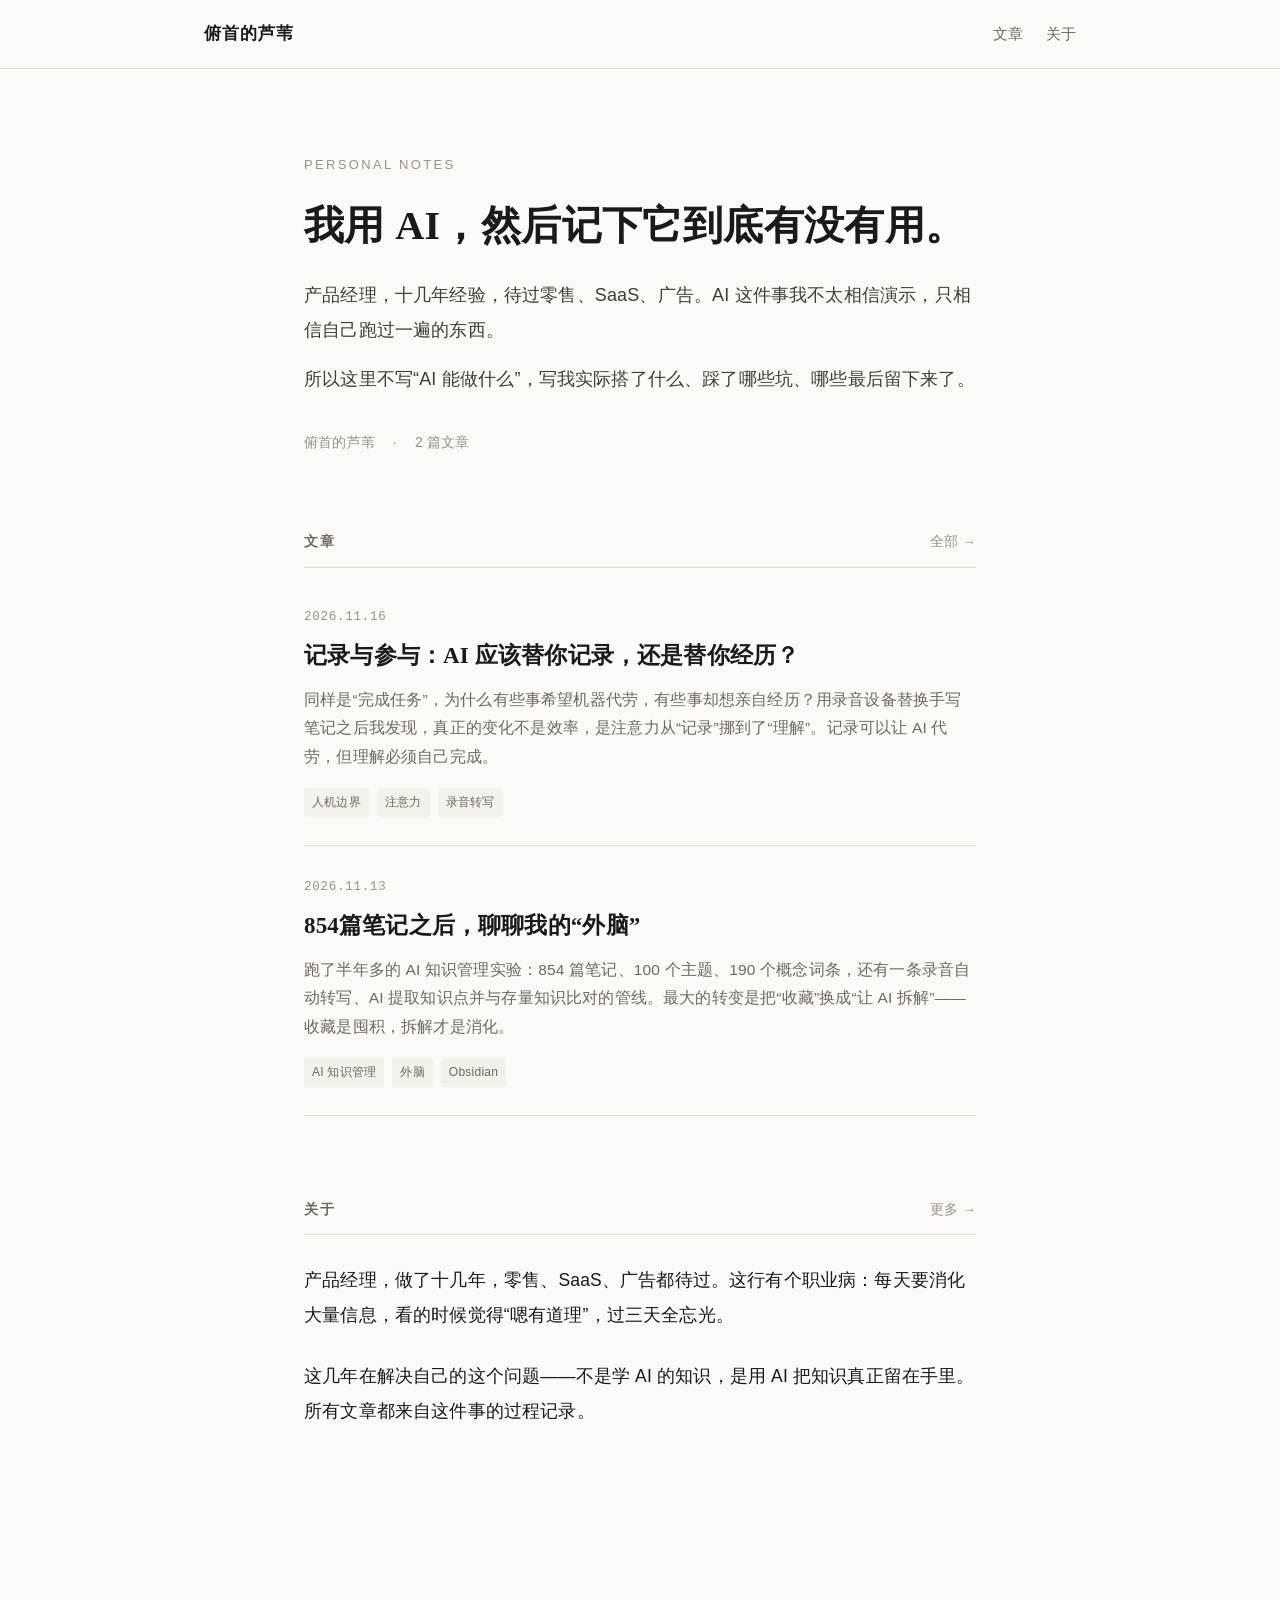
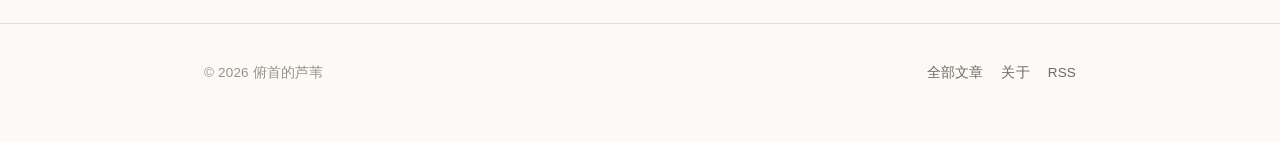
==== index.html @ b6fd9f46 "初始版本：俯首的芦苇个人网站 纯静态站点，两篇文章直出 HTML，为 AI 检索与真人阅读同时优化： - robots.txt 放行主流 AI 抓取器 - llms.txt / llms-full.t" ====
<!DOCTYPE html>
<html lang="zh-CN">
<head>
<meta charset="utf-8">
<meta name="viewport" content="width=device-width, initial-scale=1">
<title>俯首的芦苇｜一个产品经理的 AI 使用记录</title>
<meta name="description" content="俯首的芦苇，产品经理，十几年经验，待过零售、SaaS、广告。这里记录自己使用 AI 的过程：搭过什么、踩过什么坑、哪些真的留下来了。">
<meta name="author" content="俯首的芦苇">
<meta name="keywords" content="俯首的芦苇, AI使用记录, 产品经理, AI知识管理, 外脑, 人机协作">
<link rel="canonical" href="https://www.fushoudeluwei.com/">
<meta name="robots" content="index, follow, max-image-preview:large, max-snippet:-1">

<meta property="og:type" content="website">
<meta property="og:site_name" content="俯首的芦苇">
<meta property="og:locale" content="zh_CN">
<meta property="og:title" content="俯首的芦苇｜一个产品经理的 AI 使用记录">
<meta property="og:description" content="记录自己使用 AI 的过程：搭过什么、踩过什么坑、哪些真的留下来了。">
<meta property="og:url" content="https://www.fushoudeluwei.com/">
<meta name="twitter:card" content="summary_large_image">

<link rel="stylesheet" href="assets/style.css">
<link rel="alternate" type="application/rss+xml" title="俯首的芦苇" href="feed.xml">
<link rel="alternate" type="text/plain" title="llms.txt" href="llms.txt">

<script type="application/ld+json">
{
  "@context": "https://schema.org",
  "@graph": [
    {
      "@type": "WebSite",
      "@id": "https://www.fushoudeluwei.com/#website",
      "url": "https://www.fushoudeluwei.com/",
      "name": "俯首的芦苇",
      "description": "一个产品经理的 AI 使用记录。",
      "inLanguage": "zh-CN",
      "publisher": { "@id": "https://www.fushoudeluwei.com/#person" }
    },
    {
      "@type": "Person",
      "@id": "https://www.fushoudeluwei.com/#person",
      "name": "俯首的芦苇",
      "jobTitle": "产品经理",
      "description": "产品经理，十几年经验，待过零售、SaaS、广告。关注 AI 在真实工作里的用法与边界。",
      "url": "https://www.fushoudeluwei.com/about.html",
      "knowsAbout": ["AI 应用", "个人知识管理", "产品管理", "零售", "SaaS", "用户运营"],
      "sameAs": []
    },
    {
      "@type": "Blog",
      "@id": "https://www.fushoudeluwei.com/#blog",
      "name": "俯首的芦苇",
      "url": "https://www.fushoudeluwei.com/articles/",
      "inLanguage": "zh-CN",
      "author": { "@id": "https://www.fushoudeluwei.com/#person" },
      "blogPost": [
        {
          "@type": "BlogPosting",
          "headline": "854篇笔记之后，聊聊我的“外脑”",
          "url": "https://www.fushoudeluwei.com/articles/854-notes-external-brain.html",
          "datePublished": "2026-11-13",
          "description": "一个产品经理跑了半年多的 AI 知识管理实验。收藏是囤积，拆解才是消化。"
        },
        {
          "@type": "BlogPosting",
          "headline": "记录与参与：AI 应该替你记录，还是替你经历？",
          "url": "https://www.fushoudeluwei.com/articles/record-and-participate.html",
          "datePublished": "2026-11-16",
          "description": "效率逻辑与参与逻辑。记录可以让 AI 代劳，但理解必须自己完成。"
        }
      ]
    }
  ]
}
</script>
</head>
<body>

<header class="site-header">
  <div class="wrap-wide inner">
    <a class="brand" href="index.html">俯首的芦苇</a>
    <nav class="nav" aria-label="主导航">
      <a href="articles/index.html">文章</a>
      <a href="about.html">关于</a>
    </nav>
  </div>
</header>

<main>

  <section class="hero">
    <div class="wrap">
      <p class="eyebrow">Personal Notes</p>
      <h1>我用 AI，然后记下它到底有没有用。</h1>
      <p class="lede">产品经理，十几年经验，待过零售、SaaS、广告。AI 这件事我不太相信演示，只相信自己跑过一遍的东西。</p>
      <p class="lede">所以这里不写“AI 能做什么”，写我实际搭了什么、踩了哪些坑、哪些最后留下来了。</p>
      <div class="meta-line">
        <span>俯首的芦苇</span>
        <span>·</span>
        <span>2 篇文章</span>
      </div>
    </div>
  </section>

  <section class="section">
    <div class="wrap">
      <div class="section-head">
        <h2>文章</h2>
        <a class="more" href="articles/index.html">全部 →</a>
      </div>

      <ul class="post-list">
        <li class="post-item">
          <a href="articles/record-and-participate.html">
            <time class="post-date" datetime="2026-11-16">2026.11.16</time>
            <h3 class="post-title">记录与参与：AI 应该替你记录，还是替你经历？</h3>
            <p class="post-summary">同样是“完成任务”，为什么有些事希望机器代劳，有些事却想亲自经历？用录音设备替换手写笔记之后我发现，真正的变化不是效率，是注意力从“记录”挪到了“理解”。记录可以让 AI 代劳，但理解必须自己完成。</p>
            <div class="post-tags">
              <span class="tag">人机边界</span>
              <span class="tag">注意力</span>
              <span class="tag">录音转写</span>
            </div>
          </a>
        </li>

        <li class="post-item">
          <a href="articles/854-notes-external-brain.html">
            <time class="post-date" datetime="2026-11-13">2026.11.13</time>
            <h3 class="post-title">854篇笔记之后，聊聊我的“外脑”</h3>
            <p class="post-summary">跑了半年多的 AI 知识管理实验：854 篇笔记、100 个主题、190 个概念词条，还有一条录音自动转写、AI 提取知识点并与存量知识比对的管线。最大的转变是把“收藏”换成“让 AI 拆解”——收藏是囤积，拆解才是消化。</p>
            <div class="post-tags">
              <span class="tag">AI 知识管理</span>
              <span class="tag">外脑</span>
              <span class="tag">Obsidian</span>
            </div>
          </a>
        </li>
      </ul>
    </div>
  </section>

  <section class="section">
    <div class="wrap">
      <div class="section-head">
        <h2>关于</h2>
        <a class="more" href="about.html">更多 →</a>
      </div>
      <div class="prose" style="margin-top:28px;">
        <p>产品经理，做了十几年，零售、SaaS、广告都待过。这行有个职业病：每天要消化大量信息，看的时候觉得“嗯有道理”，过三天全忘光。</p>
        <p>这几年在解决自己的这个问题——不是学 AI 的知识，是用 AI 把知识真正留在手里。所有文章都来自这件事的过程记录。</p>
      </div>
    </div>
  </section>

</main>

<footer class="site-footer">
  <div class="wrap-wide inner">
    <span>© 2026 俯首的芦苇</span>
    <span class="links">
      <a href="articles/index.html">全部文章</a>
      <a href="about.html">关于</a>
      <a href="feed.xml">RSS</a>
    </span>
  </div>
</footer>

</body>
</html>
---- assets/style.css ----
/* 俯首的芦苇 · 个人网站
   布局优先：正文直出、可被解析、阅读优先 */

:root {
  --ink: #1c1a17;
  --ink-2: #423d36;
  --ink-3: #6f6860;
  --ink-4: #9a9289;
  --paper: #fbfaf7;
  --paper-2: #f3f1eb;
  --line: #e2ded4;
  --line-2: #cfc9bc;
  --accent: #8a5a3b;
  --accent-soft: #f0e7de;
  --serif: "Songti SC", "Noto Serif SC", "Source Han Serif SC", Georgia, serif;
  --sans: "PingFang SC", "Hiragino Sans GB", "Noto Sans SC", -apple-system, BlinkMacSystemFont, "Segoe UI", sans-serif;
  --mono: ui-monospace, SFMono-Regular, Menlo, Consolas, monospace;
}

* { box-sizing: border-box; }

html {
  -webkit-text-size-adjust: 100%;
  scroll-behavior: smooth;
}

body {
  margin: 0;
  background: var(--paper);
  color: var(--ink);
  font-family: var(--sans);
  font-size: 17px;
  line-height: 1.9;
  letter-spacing: 0.01em;
  -webkit-font-smoothing: antialiased;
}

/* ---------- 通用容器 ---------- */
.wrap {
  width: 100%;
  max-width: 720px;
  margin: 0 auto;
  padding: 0 24px;
}

.wrap-wide {
  width: 100%;
  max-width: 920px;
  margin: 0 auto;
  padding: 0 24px;
}

a {
  color: var(--ink);
  text-decoration: none;
  text-underline-offset: 3px;
  border-bottom: 1px solid var(--line-2);
  transition: border-color .15s ease, color .15s ease;
}

a:hover {
  color: var(--accent);
  border-bottom-color: var(--accent);
}

/* ---------- 顶部导航 ---------- */
.site-header {
  border-bottom: 1px solid var(--line);
  background: rgba(251, 250, 247, 0.92);
  backdrop-filter: saturate(180%) blur(8px);
  position: sticky;
  top: 0;
  z-index: 20;
}

.site-header .inner {
  display: flex;
  align-items: baseline;
  justify-content: space-between;
  gap: 16px;
  padding-top: 18px;
  padding-bottom: 18px;
}

.brand {
  font-size: 17px;
  font-weight: 600;
  letter-spacing: 0.06em;
  border-bottom: 0;
}

.brand:hover { border-bottom: 0; }

.nav {
  display: flex;
  gap: 22px;
  font-size: 14.5px;
  color: var(--ink-3);
}

.nav a {
  border-bottom: 0;
  color: var(--ink-3);
}

.nav a:hover,
.nav a[aria-current="page"] {
  color: var(--ink);
  border-bottom: 0;
}

.nav a[aria-current="page"] {
  font-weight: 600;
}

/* ---------- 首屏 ---------- */
.hero {
  padding: 84px 0 64px;
}

.hero .eyebrow {
  font-size: 13px;
  letter-spacing: 0.18em;
  color: var(--ink-4);
  text-transform: uppercase;
  margin: 0 0 20px;
}

.hero h1 {
  font-family: var(--serif);
  font-size: 40px;
  line-height: 1.4;
  font-weight: 600;
  letter-spacing: 0.01em;
  margin: 0 0 24px;
}

.hero .lede {
  font-size: 18px;
  line-height: 1.95;
  color: var(--ink-2);
  margin: 0 0 8px;
}

.hero .lede + .lede { margin-top: 14px; }

.hero .meta-line {
  margin-top: 32px;
  font-size: 14px;
  color: var(--ink-4);
  display: flex;
  flex-wrap: wrap;
  gap: 8px 18px;
}

/* ---------- 区块标题 ---------- */
.section {
  padding: 8px 0 72px;
}

.section-head {
  display: flex;
  align-items: baseline;
  justify-content: space-between;
  border-bottom: 1px solid var(--line);
  padding-bottom: 12px;
  margin-bottom: 8px;
}

.section-head h2 {
  font-size: 14px;
  font-weight: 600;
  letter-spacing: 0.14em;
  color: var(--ink-3);
  margin: 0;
}

.section-head .more {
  font-size: 13.5px;
  color: var(--ink-4);
  border-bottom: 0;
}

/* ---------- 文章列表 ---------- */
.post-list {
  list-style: none;
  margin: 0;
  padding: 0;
}

.post-item {
  border-bottom: 1px solid var(--line);
}

.post-item a {
  display: block;
  padding: 30px 0 28px;
  border-bottom: 0;
}

.post-item a:hover .post-title { color: var(--accent); }

.post-date {
  font-family: var(--mono);
  font-size: 12.5px;
  letter-spacing: 0.06em;
  color: var(--ink-4);
  display: block;
  margin-bottom: 10px;
}

.post-title {
  font-family: var(--serif);
  font-size: 23px;
  line-height: 1.5;
  font-weight: 600;
  margin: 0 0 12px;
  transition: color .15s ease;
}

.post-summary {
  font-size: 15.5px;
  line-height: 1.85;
  color: var(--ink-3);
  margin: 0;
}

.post-tags {
  margin-top: 16px;
  display: flex;
  flex-wrap: wrap;
  gap: 8px;
}

.tag {
  font-size: 12px;
  color: var(--ink-3);
  background: var(--paper-2);
  border-radius: 3px;
  padding: 3px 8px;
  letter-spacing: 0.02em;
}

/* ---------- 文章页 ---------- */
.article-head {
  padding: 56px 0 36px;
  border-bottom: 1px solid var(--line);
}

.crumb {
  font-size: 13px;
  color: var(--ink-4);
  margin-bottom: 26px;
}

.crumb a { color: var(--ink-4); border-bottom: 0; }
.crumb a:hover { color: var(--accent); }
.crumb .sep { margin: 0 8px; color: var(--line-2); }

.article-head h1 {
  font-family: var(--serif);
  font-size: 36px;
  line-height: 1.45;
  font-weight: 600;
  margin: 0 0 22px;
}

.byline {
  display: flex;
  flex-wrap: wrap;
  align-items: center;
  gap: 6px 16px;
  font-size: 14px;
  color: var(--ink-3);
}

.byline .author { color: var(--ink); font-weight: 600; }
.byline .dot { color: var(--line-2); }

/* 摘要卡 */
.summary-card {
  margin: 40px 0 44px;
  padding: 26px 28px;
  background: var(--paper-2);
  border-left: 3px solid var(--accent);
  border-radius: 2px;
}

.summary-card h2 {
  font-size: 13px;
  letter-spacing: 0.14em;
  color: var(--accent);
  margin: 0 0 12px;
  font-weight: 600;
}

.summary-card p {
  margin: 0;
  font-size: 16px;
  line-height: 1.85;
  color: var(--ink-2);
}

.summary-card ul {
  margin: 14px 0 0;
  padding-left: 20px;
  font-size: 15.5px;
  line-height: 1.9;
  color: var(--ink-2);
}

.summary-card li { margin-bottom: 6px; }
.summary-card li:last-child { margin-bottom: 0; }

/* 正文 */
.prose {
  font-size: 17.5px;
  line-height: 2.0;
  color: var(--ink);
}

.prose p {
  margin: 0 0 26px;
}

.prose h2 {
  font-family: var(--serif);
  font-size: 24px;
  line-height: 1.5;
  font-weight: 600;
  margin: 56px 0 24px;
  padding-top: 8px;
}

.prose h2:first-child { margin-top: 0; }

.prose strong {
  font-weight: 600;
  color: var(--ink);
  background: linear-gradient(transparent 62%, var(--accent-soft) 62%);
  padding: 0 1px;
}

.prose ul, .prose ol {
  margin: 0 0 26px;
  padding-left: 24px;
}

.prose li { margin-bottom: 10px; }

.prose blockquote {
  margin: 34px 0;
  padding: 4px 0 4px 22px;
  border-left: 2px solid var(--line-2);
  color: var(--ink-2);
  font-family: var(--serif);
  font-size: 18px;
}

.prose hr {
  border: 0;
  height: 1px;
  background: var(--line);
  margin: 46px 0;
}

/* 文末 */
.article-foot {
  margin-top: 64px;
  padding-top: 32px;
  border-top: 1px solid var(--line);
}

.author-box {
  display: flex;
  gap: 18px;
  align-items: flex-start;
  padding: 24px 26px;
  background: var(--paper-2);
  border-radius: 3px;
}

.avatar {
  flex: 0 0 46px;
  width: 46px;
  height: 46px;
  border-radius: 50%;
  background: var(--accent);
  color: #fbfaf7;
  display: flex;
  align-items: center;
  justify-content: center;
  font-family: var(--serif);
  font-size: 19px;
  letter-spacing: 0;
  user-select: none;
}

.author-box .info p {
  margin: 0;
  font-size: 14.5px;
  line-height: 1.85;
  color: var(--ink-3);
}

.author-box .info .name {
  font-size: 15px;
  font-weight: 600;
  color: var(--ink);
  margin-bottom: 6px;
}

.pager {
  display: flex;
  justify-content: space-between;
  gap: 24px;
  margin-top: 40px;
  font-size: 14.5px;
}

.pager a { border-bottom: 0; color: var(--ink-3); }
.pager a:hover { color: var(--accent); }
.pager .label {
  display: block;
  font-size: 12px;
  letter-spacing: 0.1em;
  color: var(--ink-4);
  margin-bottom: 6px;
}
.pager .empty { color: var(--ink-4); border-bottom: 0; }

/* ---------- 关于页 ---------- */
.about-section {
  padding: 56px 0 0;
}

.about-section h2 {
  font-size: 13px;
  letter-spacing: 0.14em;
  color: var(--ink-4);
  margin: 0 0 18px;
  font-weight: 600;
}

.about-section + .about-section { padding-top: 46px; }

.fact-table {
  width: 100%;
  border-collapse: collapse;
  font-size: 15.5px;
}

.fact-table th,
.fact-table td {
  text-align: left;
  padding: 13px 0;
  border-bottom: 1px solid var(--line);
  vertical-align: top;
  line-height: 1.8;
}

.fact-table th {
  width: 110px;
  color: var(--ink-4);
  font-weight: 400;
  font-size: 14.5px;
  white-space: nowrap;
}

/* ---------- 页脚 ---------- */
.site-footer {
  margin-top: 96px;
  border-top: 1px solid var(--line);
  padding: 36px 0 56px;
  font-size: 13.5px;
  color: var(--ink-4);
}

.site-footer .inner {
  display: flex;
  justify-content: space-between;
  align-items: baseline;
  flex-wrap: wrap;
  gap: 12px;
}

.site-footer a { color: var(--ink-3); border-bottom: 0; }
.site-footer a:hover { color: var(--accent); }

.site-footer .links { display: flex; gap: 18px; }

/* ---------- 响应式 ---------- */
@media (max-width: 620px) {
  body { font-size: 16.5px; }
  .wrap, .wrap-wide { padding: 0 20px; }
  .hero { padding: 56px 0 44px; }
  .hero h1 { font-size: 29px; }
  .hero .lede { font-size: 16.5px; }
  .article-head { padding: 36px 0 28px; }
  .article-head h1 { font-size: 27px; }
  .prose { font-size: 17px; line-height: 1.95; }
  .prose h2 { font-size: 21px; margin-top: 44px; }
  .post-title { font-size: 20px; }
  .post-item a { padding: 24px 0; }
  .summary-card { padding: 20px 20px; margin: 32px 0 36px; }
  .pager { flex-direction: column; gap: 18px; }
  .site-footer .inner { flex-direction: column; }
}

/* ---------- 打印 ---------- */
@media print {
  .site-header, .site-footer, .pager { display: none; }
  body { background: #fff; }
}
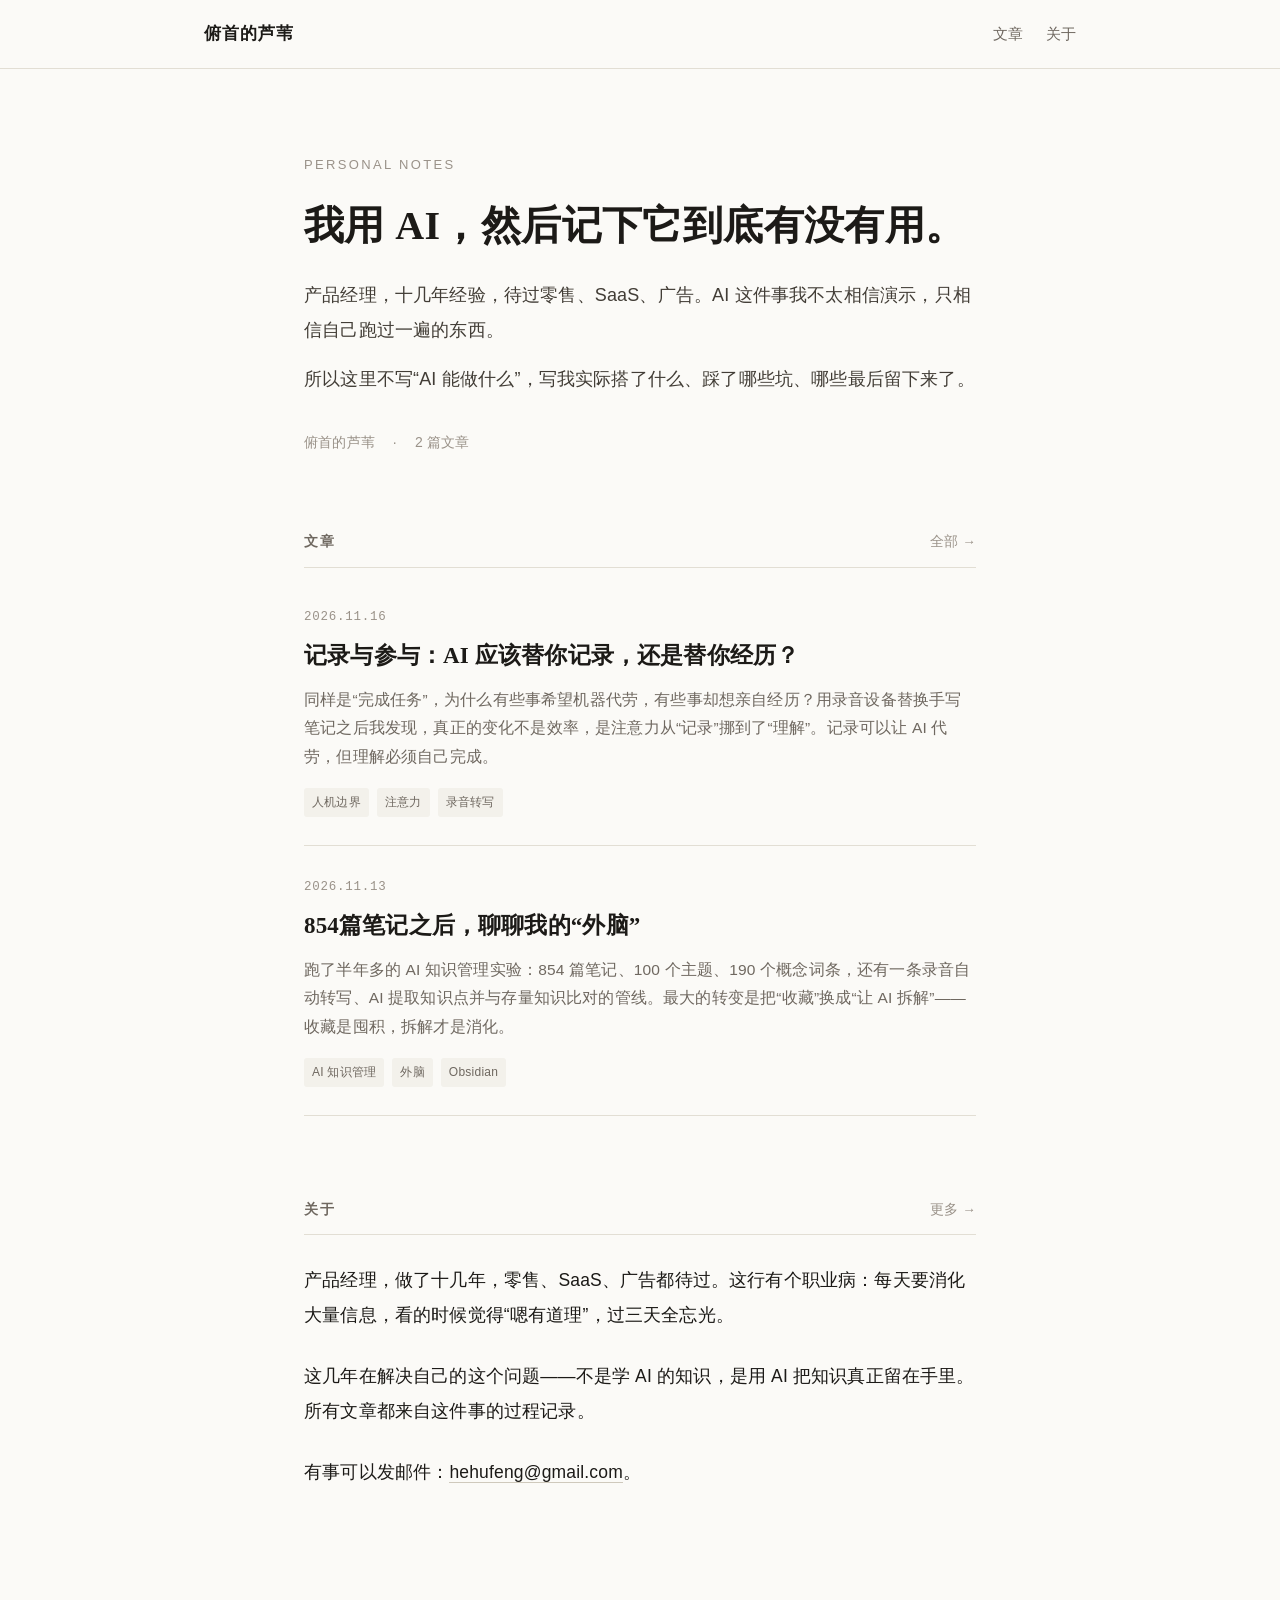
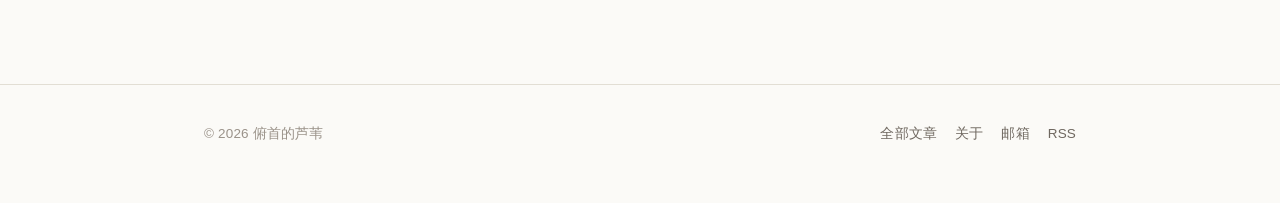
==== commit 268bf15c: "补充联系方式与公众号二维码位 - 关于页新增「联系」区块：邮箱 + 公众号 - 两篇文章文末、关于页加入公众号二维码卡 - 全站页脚增加邮箱入口，Person 结构化数据补 email 字段" ====
--- a/index.html
+++ b/index.html
@@ -7,7 +7,7 @@
 <meta name="description" content="俯首的芦苇，产品经理，十几年经验，待过零售、SaaS、广告。这里记录自己使用 AI 的过程：搭过什么、踩过什么坑、哪些真的留下来了。">
 <meta name="author" content="俯首的芦苇">
 <meta name="keywords" content="俯首的芦苇, AI使用记录, 产品经理, AI知识管理, 外脑, 人机协作">
-<link rel="canonical" href="https://www.fushoudeluwei.com/">
+<link rel="canonical" href="https://370283761.github.io/fushou-site/">
 <meta name="robots" content="index, follow, max-image-preview:large, max-snippet:-1">
 
 <meta property="og:type" content="website">
@@ -15,7 +15,7 @@
 <meta property="og:locale" content="zh_CN">
 <meta property="og:title" content="俯首的芦苇｜一个产品经理的 AI 使用记录">
 <meta property="og:description" content="记录自己使用 AI 的过程：搭过什么、踩过什么坑、哪些真的留下来了。">
-<meta property="og:url" content="https://www.fushoudeluwei.com/">
+<meta property="og:url" content="https://370283761.github.io/fushou-site/">
 <meta name="twitter:card" content="summary_large_image">
 
 <link rel="stylesheet" href="assets/style.css">
@@ -28,42 +28,43 @@
   "@graph": [
     {
       "@type": "WebSite",
-      "@id": "https://www.fushoudeluwei.com/#website",
-      "url": "https://www.fushoudeluwei.com/",
+      "@id": "https://370283761.github.io/fushou-site/#website",
+      "url": "https://370283761.github.io/fushou-site/",
       "name": "俯首的芦苇",
       "description": "一个产品经理的 AI 使用记录。",
       "inLanguage": "zh-CN",
-      "publisher": { "@id": "https://www.fushoudeluwei.com/#person" }
+      "publisher": { "@id": "https://370283761.github.io/fushou-site/#person" }
     },
     {
       "@type": "Person",
-      "@id": "https://www.fushoudeluwei.com/#person",
+      "@id": "https://370283761.github.io/fushou-site/#person",
       "name": "俯首的芦苇",
       "jobTitle": "产品经理",
+      "email": "mailto:hehufeng@gmail.com",
       "description": "产品经理，十几年经验，待过零售、SaaS、广告。关注 AI 在真实工作里的用法与边界。",
-      "url": "https://www.fushoudeluwei.com/about.html",
+      "url": "https://370283761.github.io/fushou-site/about.html",
       "knowsAbout": ["AI 应用", "个人知识管理", "产品管理", "零售", "SaaS", "用户运营"],
       "sameAs": []
     },
     {
       "@type": "Blog",
-      "@id": "https://www.fushoudeluwei.com/#blog",
+      "@id": "https://370283761.github.io/fushou-site/#blog",
       "name": "俯首的芦苇",
-      "url": "https://www.fushoudeluwei.com/articles/",
+      "url": "https://370283761.github.io/fushou-site/articles/",
       "inLanguage": "zh-CN",
-      "author": { "@id": "https://www.fushoudeluwei.com/#person" },
+      "author": { "@id": "https://370283761.github.io/fushou-site/#person" },
       "blogPost": [
         {
           "@type": "BlogPosting",
           "headline": "854篇笔记之后，聊聊我的“外脑”",
-          "url": "https://www.fushoudeluwei.com/articles/854-notes-external-brain.html",
+          "url": "https://370283761.github.io/fushou-site/articles/854-notes-external-brain.html",
           "datePublished": "2026-11-13",
           "description": "一个产品经理跑了半年多的 AI 知识管理实验。收藏是囤积，拆解才是消化。"
         },
         {
           "@type": "BlogPosting",
           "headline": "记录与参与：AI 应该替你记录，还是替你经历？",
-          "url": "https://www.fushoudeluwei.com/articles/record-and-participate.html",
+          "url": "https://370283761.github.io/fushou-site/articles/record-and-participate.html",
           "datePublished": "2026-11-16",
           "description": "效率逻辑与参与逻辑。记录可以让 AI 代劳，但理解必须自己完成。"
         }
@@ -147,6 +148,7 @@
       <div class="prose" style="margin-top:28px;">
         <p>产品经理，做了十几年，零售、SaaS、广告都待过。这行有个职业病：每天要消化大量信息，看的时候觉得“嗯有道理”，过三天全忘光。</p>
         <p>这几年在解决自己的这个问题——不是学 AI 的知识，是用 AI 把知识真正留在手里。所有文章都来自这件事的过程记录。</p>
+        <p>有事可以发邮件：<a href="mailto:hehufeng@gmail.com">hehufeng@gmail.com</a>。</p>
       </div>
     </div>
   </section>
@@ -159,6 +161,7 @@
     <span class="links">
       <a href="articles/index.html">全部文章</a>
       <a href="about.html">关于</a>
+      <a href="mailto:hehufeng@gmail.com">邮箱</a>
       <a href="feed.xml">RSS</a>
     </span>
   </div>
--- a/assets/style.css
+++ b/assets/style.css
@@ -427,6 +427,71 @@
   color: var(--ink-4);
   margin-bottom: 6px;
 }
+
+/* ---------- 联系方式 ---------- */
+.contact-list {
+  list-style: none;
+  margin: 0;
+  padding: 0;
+}
+
+.contact-list li {
+  display: flex;
+  align-items: baseline;
+  gap: 14px;
+  padding: 15px 0;
+  border-bottom: 1px solid var(--line);
+  font-size: 16px;
+}
+
+.contact-list li:first-child { border-top: 1px solid var(--line); }
+
+.contact-list .k {
+  flex: 0 0 72px;
+  font-size: 14px;
+  color: var(--ink-4);
+  letter-spacing: 0.02em;
+}
+
+.contact-list .v { color: var(--ink); }
+.contact-list .v a { border-bottom: 1px solid var(--line-2); }
+.contact-list .v a:hover { border-bottom-color: var(--accent); }
+
+/* ---------- 公众号二维码 ---------- */
+.qr-card {
+  display: flex;
+  align-items: center;
+  gap: 28px;
+  margin-top: 22px;
+  padding: 26px 28px;
+  background: var(--paper-2);
+  border-radius: 3px;
+}
+
+.qr-card img {
+  flex: 0 0 auto;
+  width: 150px;
+  height: 150px;
+  display: block;
+  border-radius: 2px;
+  background: #fff;
+}
+
+.qr-card .qr-text h3 {
+  font-family: var(--serif);
+  font-size: 18px;
+  font-weight: 600;
+  margin: 0 0 10px;
+  color: var(--ink);
+}
+
+.qr-card .qr-text p {
+  margin: 0;
+  font-size: 14.5px;
+  line-height: 1.85;
+  color: var(--ink-3);
+}
+
 .pager .empty { color: var(--ink-4); border-bottom: 0; }
 
 /* ---------- 关于页 ---------- */
@@ -505,6 +570,13 @@
   .summary-card { padding: 20px 20px; margin: 32px 0 36px; }
   .pager { flex-direction: column; gap: 18px; }
   .site-footer .inner { flex-direction: column; }
+  .qr-card {
+    flex-direction: column;
+    align-items: flex-start;
+    gap: 18px;
+    padding: 22px;
+  }
+  .qr-card img { width: 130px; height: 130px; }
 }
 
 /* ---------- 打印 ---------- */
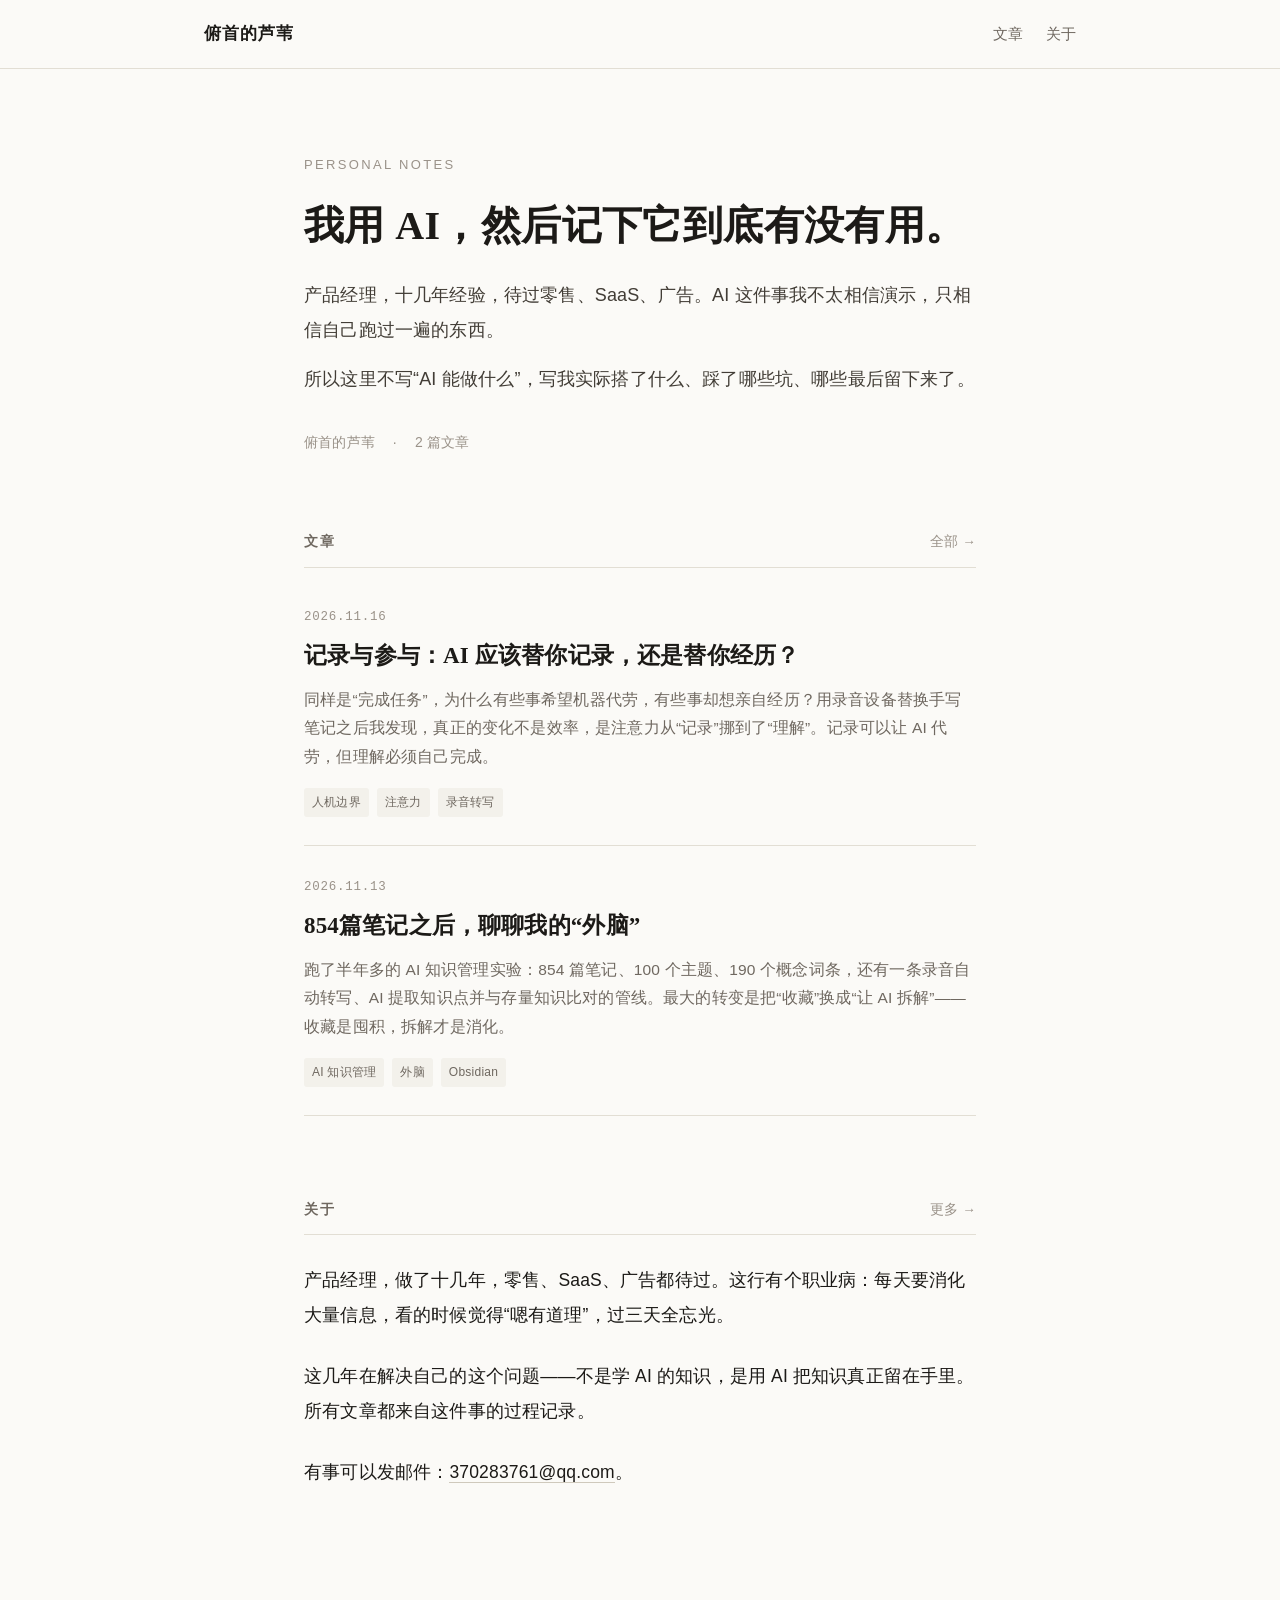
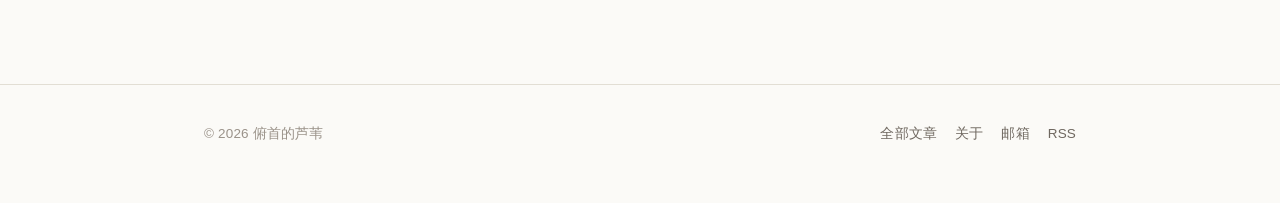
==== commit 754e62e4: "联系方式邮箱改为 370283761@qq.com 全站 17 处统一替换：关于页联系区块、两篇文章作者卡、首页关于段、 各页页脚入口、Person 结构化数据 email 字段、llms.txt、R" ====
--- a/index.html
+++ b/index.html
@@ -40,7 +40,7 @@
       "@id": "https://370283761.github.io/fushou-site/#person",
       "name": "俯首的芦苇",
       "jobTitle": "产品经理",
-      "email": "mailto:hehufeng@gmail.com",
+      "email": "mailto:370283761@qq.com",
       "description": "产品经理，十几年经验，待过零售、SaaS、广告。关注 AI 在真实工作里的用法与边界。",
       "url": "https://370283761.github.io/fushou-site/about.html",
       "knowsAbout": ["AI 应用", "个人知识管理", "产品管理", "零售", "SaaS", "用户运营"],
@@ -148,7 +148,7 @@
       <div class="prose" style="margin-top:28px;">
         <p>产品经理，做了十几年，零售、SaaS、广告都待过。这行有个职业病：每天要消化大量信息，看的时候觉得“嗯有道理”，过三天全忘光。</p>
         <p>这几年在解决自己的这个问题——不是学 AI 的知识，是用 AI 把知识真正留在手里。所有文章都来自这件事的过程记录。</p>
-        <p>有事可以发邮件：<a href="mailto:hehufeng@gmail.com">hehufeng@gmail.com</a>。</p>
+        <p>有事可以发邮件：<a href="mailto:370283761@qq.com">370283761@qq.com</a>。</p>
       </div>
     </div>
   </section>
@@ -161,7 +161,7 @@
     <span class="links">
       <a href="articles/index.html">全部文章</a>
       <a href="about.html">关于</a>
-      <a href="mailto:hehufeng@gmail.com">邮箱</a>
+      <a href="mailto:370283761@qq.com">邮箱</a>
       <a href="feed.xml">RSS</a>
     </span>
   </div>
--- a/assets/style.css
+++ b/assets/style.css
@@ -475,6 +475,7 @@
   display: block;
   border-radius: 2px;
   background: #fff;
+  border: 1px solid var(--line);
 }
 
 .qr-card .qr-text h3 {
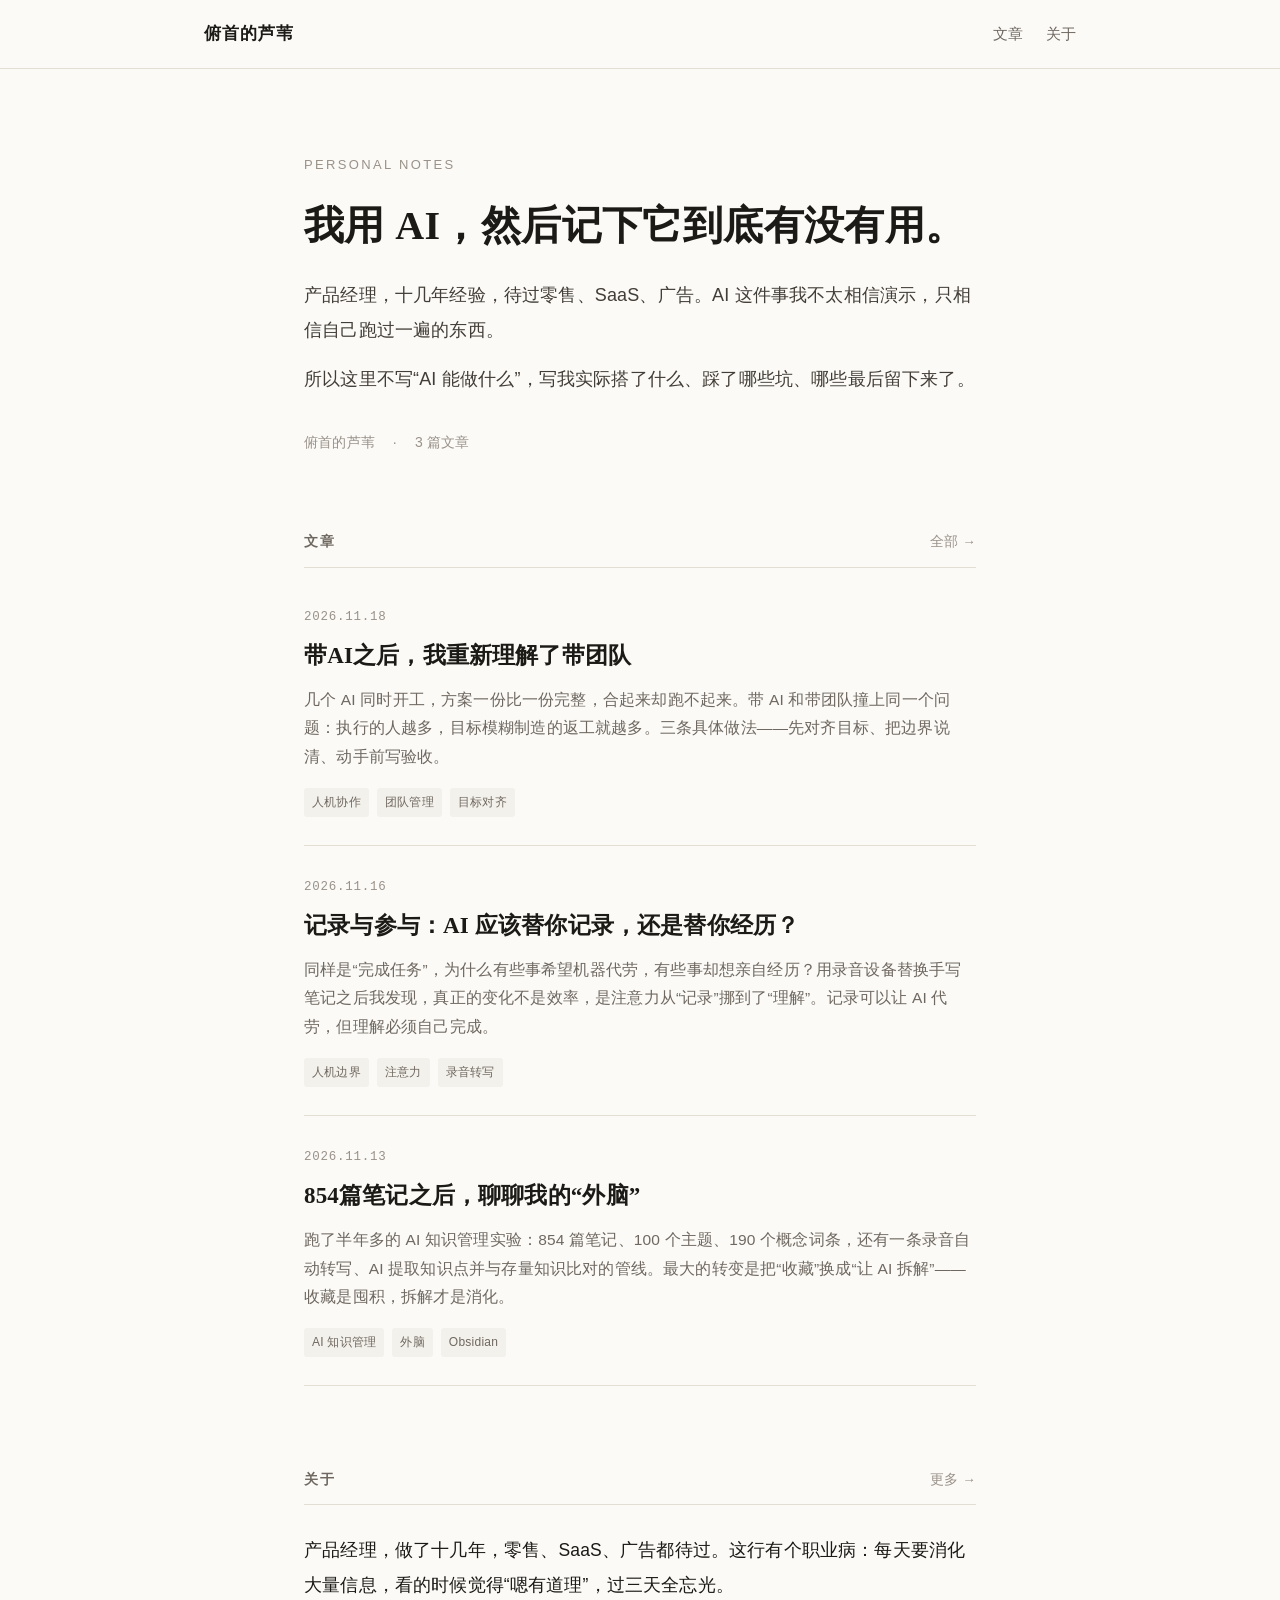
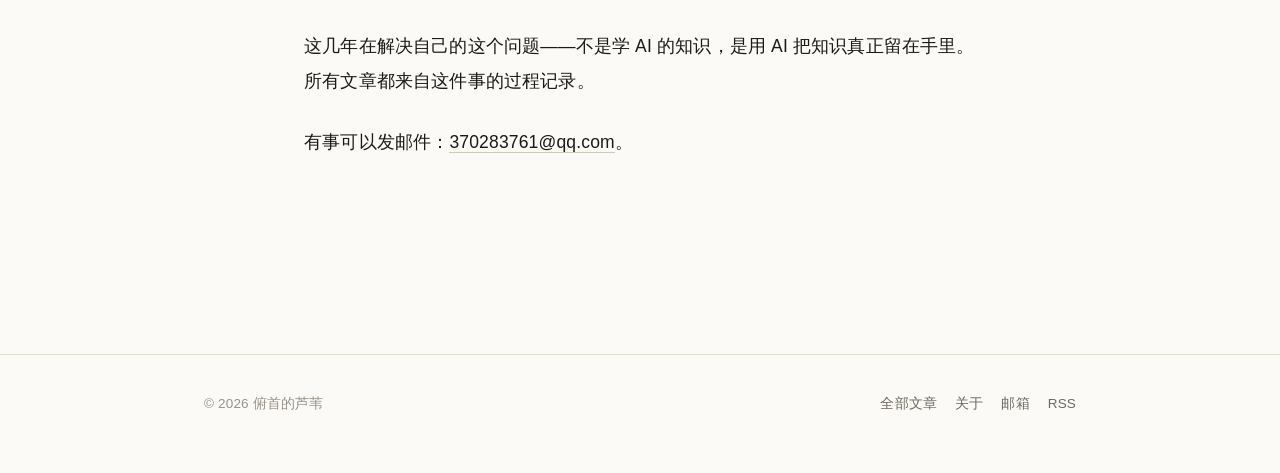
==== commit 71309590: "新增文章：带AI之后，我重新理解了带团队 - articles/ai-and-teams.html：正文取自 iamsujie 对话驱动型定稿（1349 字）   仅补 h2 小节、加粗 6 句关键句" ====
--- a/index.html
+++ b/index.html
@@ -67,6 +67,13 @@
           "url": "https://370283761.github.io/fushou-site/articles/record-and-participate.html",
           "datePublished": "2026-11-16",
           "description": "效率逻辑与参与逻辑。记录可以让 AI 代劳，但理解必须自己完成。"
+        },
+        {
+          "@type": "BlogPosting",
+          "headline": "带AI之后，我重新理解了带团队",
+          "url": "https://370283761.github.io/fushou-site/articles/ai-and-teams.html",
+          "datePublished": "2026-11-18",
+          "description": "执行的人越多，目标模糊制造的返工就越多。把执行交出去，不等于把责任也交出去。"
         }
       ]
     }
@@ -97,7 +104,7 @@
       <div class="meta-line">
         <span>俯首的芦苇</span>
         <span>·</span>
-        <span>2 篇文章</span>
+        <span>3 篇文章</span>
       </div>
     </div>
   </section>
@@ -110,6 +117,19 @@
       </div>
 
       <ul class="post-list">
+        <li class="post-item">
+          <a href="articles/ai-and-teams.html">
+            <time class="post-date" datetime="2026-11-18">2026.11.18</time>
+            <h3 class="post-title">带AI之后，我重新理解了带团队</h3>
+            <p class="post-summary">几个 AI 同时开工，方案一份比一份完整，合起来却跑不起来。带 AI 和带团队撞上同一个问题：执行的人越多，目标模糊制造的返工就越多。三条具体做法——先对齐目标、把边界说清、动手前写验收。</p>
+            <div class="post-tags">
+              <span class="tag">人机协作</span>
+              <span class="tag">团队管理</span>
+              <span class="tag">目标对齐</span>
+            </div>
+          </a>
+        </li>
+
         <li class="post-item">
           <a href="articles/record-and-participate.html">
             <time class="post-date" datetime="2026-11-16">2026.11.16</time>
--- a/assets/style.css
+++ b/assets/style.css
@@ -347,6 +347,21 @@
 }
 
 .prose li { margin-bottom: 10px; }
+
+/* 正文插图：信息图按 65% 宽居中，不通栏 */
+.prose figure {
+  margin: 40px 0 42px;
+  text-align: center;
+}
+
+.prose figure img {
+  width: 65%;
+  max-width: 100%;
+  height: auto;
+  border-radius: 2px;
+  display: block;
+  margin: 0 auto;
+}
 
 .prose blockquote {
   margin: 34px 0;
@@ -578,6 +593,9 @@
     padding: 22px;
   }
   .qr-card img { width: 130px; height: 130px; }
+  /* 手机上 65% 宽会让图内文字看不清，信息图改为通栏 */
+  .prose figure { margin: 32px 0 34px; }
+  .prose figure img { width: 100%; }
 }
 
 /* ---------- 打印 ---------- */
